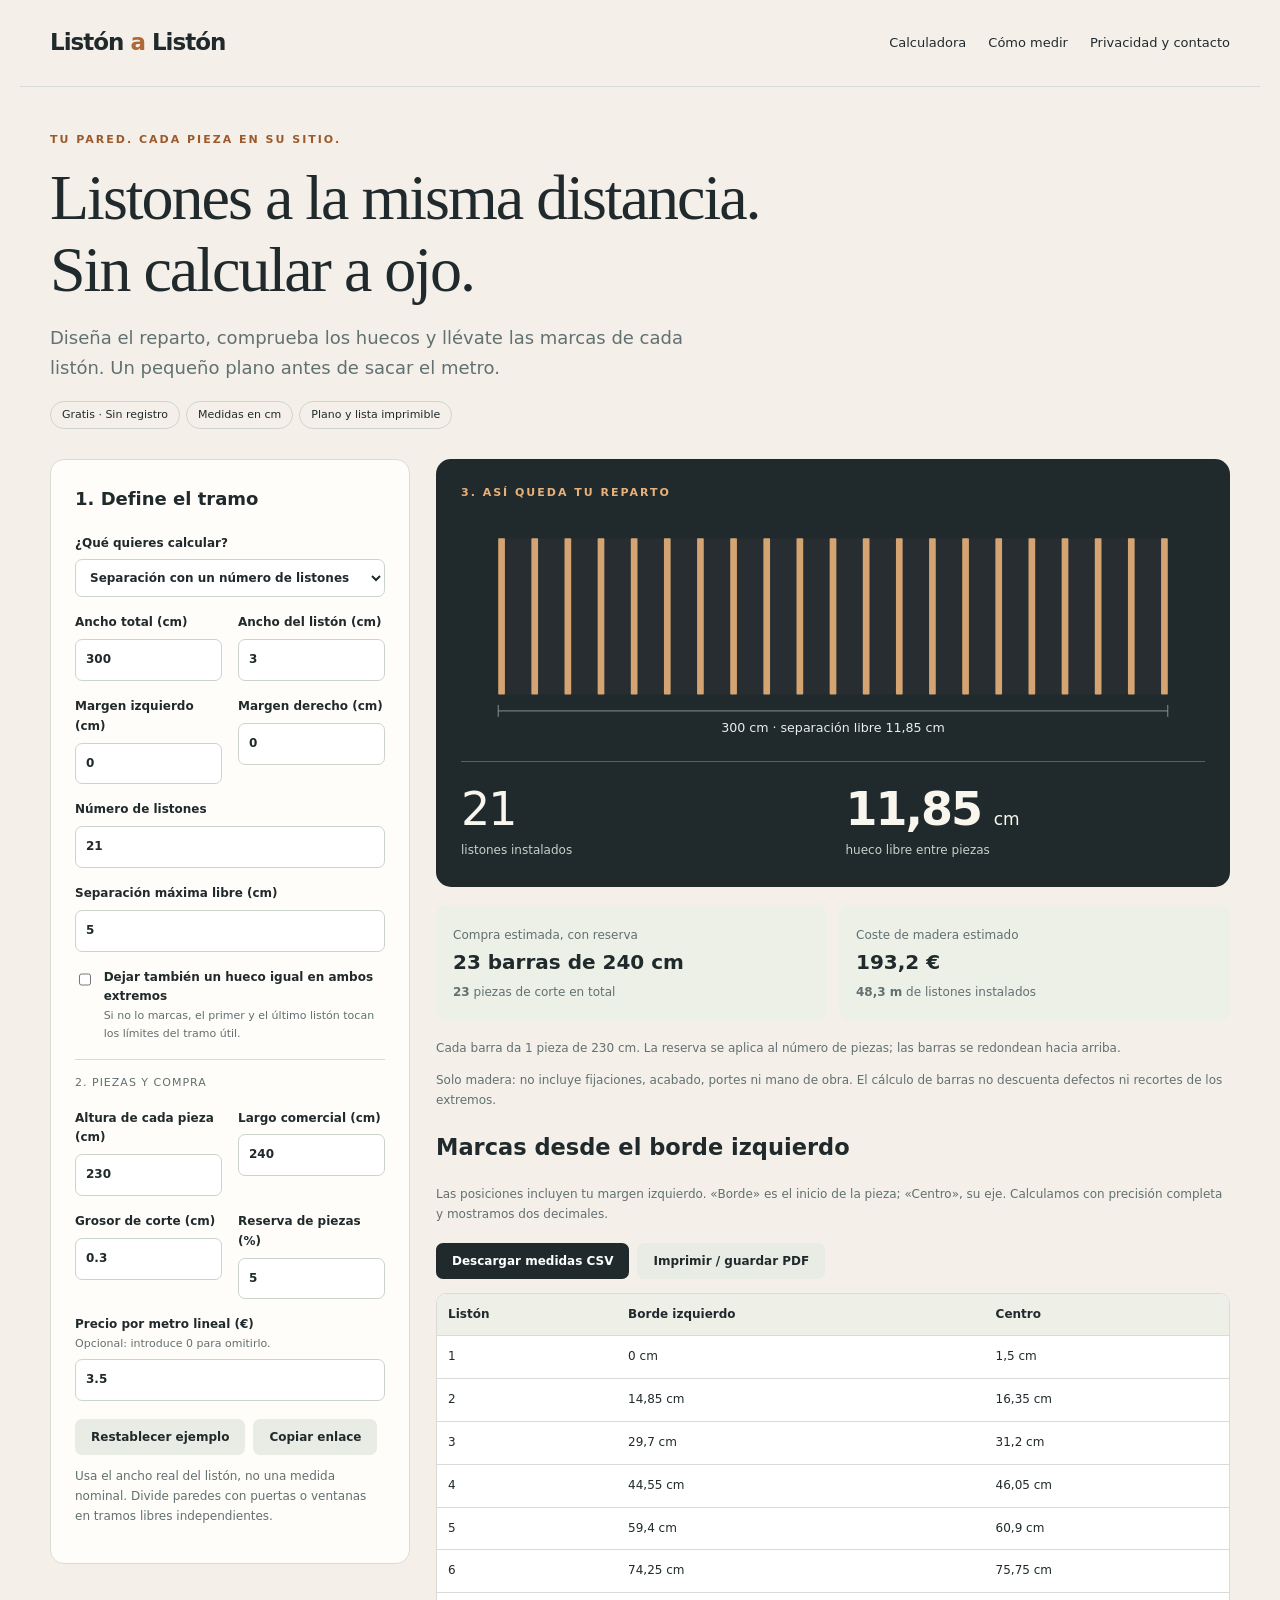
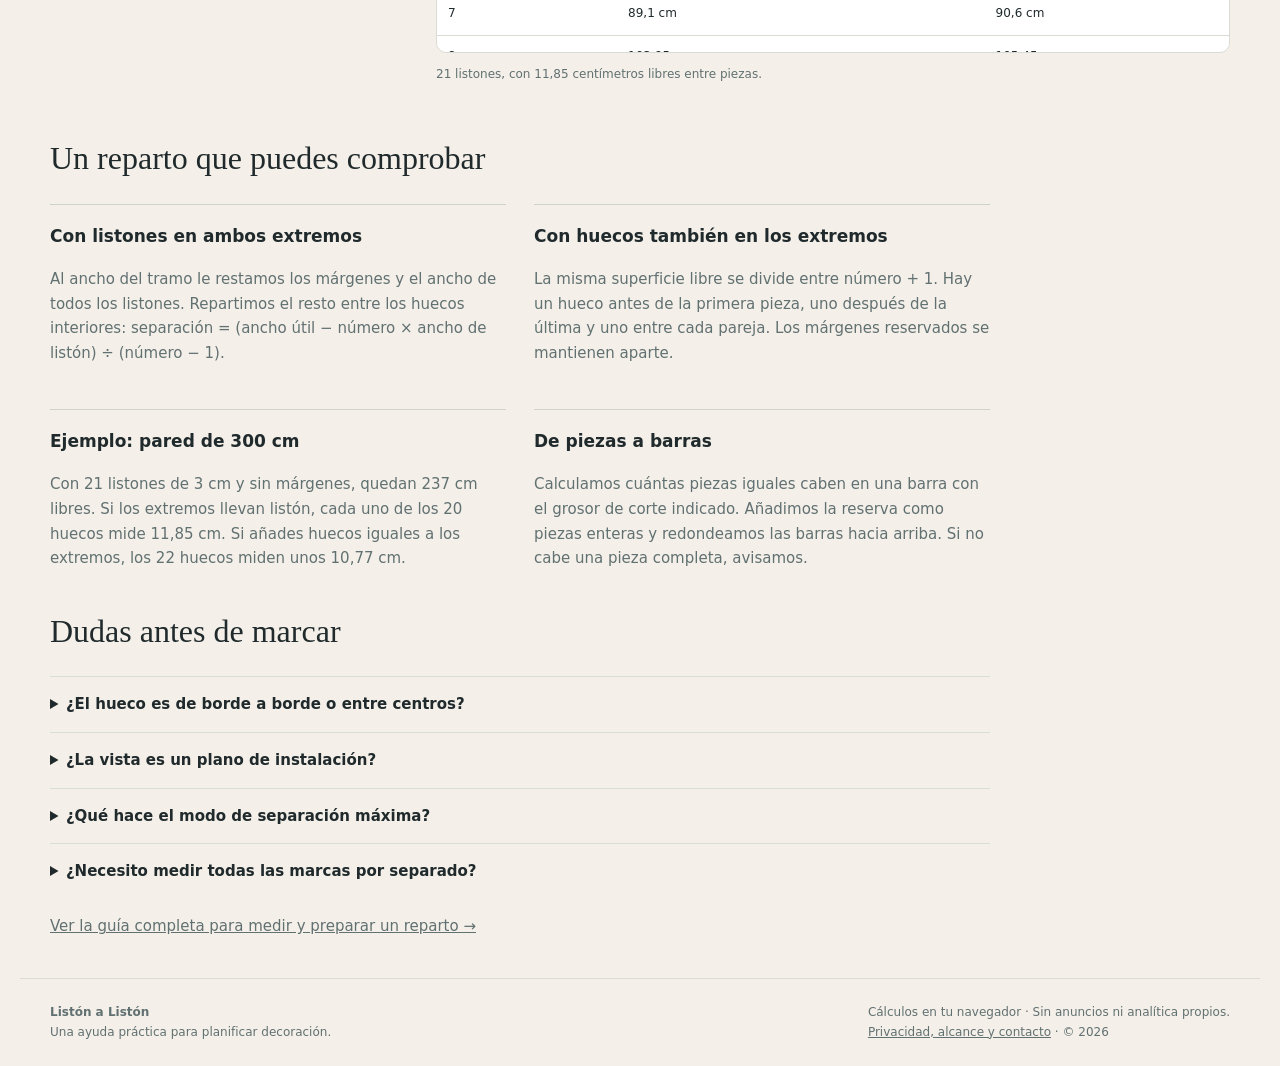
==== index.html @ 1014a59d "Publicar calculadora visual completa de listones" ====
<!doctype html><html lang="es"><head><meta charset="utf-8"><meta name="viewport" content="width=device-width,initial-scale=1"><title>Calculadora de separación de listones de pared | Listón a Listón</title><meta name="description" content="Reparte listones decorativos a distancias iguales. Calcula separación, posiciones de marcado, piezas y barras. Plano visual y lista CSV gratis, sin registro."><link rel="canonical" href="https://ilga25.github.io/liston-a-liston/"><meta name="theme-color" content="#202a2c"><link rel="icon" href="favicon.svg" type="image/svg+xml"><link rel="stylesheet" href="style.css"><script src="calc.js" defer></script><script src="app.js" defer></script><script type="application/ld+json">{"@context":"https://schema.org","@type":"WebApplication","name":"Listón a Listón","applicationCategory":"UtilitiesApplication","operatingSystem":"Any","isAccessibleForFree":true,"inLanguage":"es","url":"https://ilga25.github.io/liston-a-liston/"}</script></head><body>
<header><a href="./" class="logo">Listón <b>a</b> Listón</a><nav class="nav" aria-label="Principal"><a href="#calculadora">Calculadora</a><a href="como-repartir-listones.html">Cómo medir</a><a href="privacidad.html">Privacidad y contacto</a></nav></header><main><section class="intro"><div class="kicker">Tu pared. Cada pieza en su sitio.</div><h1>Listones a la misma distancia.<br>Sin calcular a ojo.</h1><p>Diseña el reparto, comprueba los huecos y llévate las marcas de cada listón. Un pequeño plano antes de sacar el metro.</p><span class="tag">Gratis · Sin registro</span><span class="tag">Medidas en cm</span><span class="tag">Plano y lista imprimible</span></section>
<section class="workspace" id="calculadora" aria-label="Calculadora de separación de listones"><div class="card"><h2>1. Define el tramo</h2><form><div class="fields">
<label class="full">¿Qué quieres calcular?<select name="mode"><option value="0">Separación con un número de listones</option><option value="1">Listones para un hueco máximo</option></select></label>
<label>Ancho total (cm)<input name="width" type="number" min="0.1" step="any" value="300" required></label><label>Ancho del listón (cm)<input name="slat" type="number" min="0.1" step="any" value="3" required></label>
<label>Margen izquierdo (cm)<input name="left" type="number" min="0" step="any" value="0" required></label><label>Margen derecho (cm)<input name="right" type="number" min="0" step="any" value="0" required></label>
<label id="number-field" class="full">Número de listones<input name="count" type="number" min="2" max="300" step="1" value="21" required></label>
<label id="gap-field" class="full" hidden>Separación máxima libre (cm)<input name="target" type="number" min="0.1" step="any" value="5" required></label>
<label class="full check"><input name="edges" type="checkbox"><span>Dejar también un hueco igual en ambos extremos<small>Si no lo marcas, el primer y el último listón tocan los límites del tramo útil.</small></span></label>
<div class="divider">2. Piezas y compra</div>
<label>Altura de cada pieza (cm)<input name="height" type="number" min="0.1" step="any" value="230" required></label><label>Largo comercial (cm)<input name="stock" type="number" min="0.1" step="any" value="240" required></label>
<label>Grosor de corte (cm)<input name="kerf" type="number" min="0" step="any" value="0.3" required></label><label>Reserva de piezas (%)<input name="waste" type="number" min="0" step="any" value="5" required></label>
<label class="full">Precio por metro lineal (€)<small>Opcional: introduce 0 para omitirlo.</small><input name="price" type="number" min="0" step="any" value="3.5" required></label>
</div><div class="actions"><button type="button" id="reset" class="secondary">Restablecer ejemplo</button><button type="button" id="share" class="secondary">Copiar enlace</button></div></form><p class="note">Usa el ancho real del listón, no una medida nominal. Divide paredes con puertas o ventanas en tramos libres independientes.</p></div>
<div><div id="error" class="error" role="alert" hidden></div><div id="result"><section class="visual"><div class="kicker">3. Así queda tu reparto</div><svg id="plan" viewBox="0 0 1000 310" role="img" aria-label="Reparto horizontal de los listones en la pared"></svg><div class="metrics"><div class="metric"><strong id="count-result">—</strong><span>listones instalados</span></div><div class="metric"><strong><b id="gap">—</b> <small>cm</small></strong><span>hueco libre entre piezas</span></div></div></section>
<div class="purchase"><div><span>Compra estimada, con reserva</span><strong id="bars">—</strong><span><b id="pieces">—</b> piezas de corte en total</span></div><div><span>Coste de madera estimado</span><strong id="cost">—</strong><span><b id="linear">—</b> de listones instalados</span></div></div><p class="note" id="cut-summary"></p><p class="note">Solo madera: no incluye fijaciones, acabado, portes ni mano de obra. El cálculo de barras no descuenta defectos ni recortes de los extremos.</p></div>
<h2>Marcas desde el borde izquierdo</h2><p class="note">Las posiciones incluyen tu margen izquierdo. «Borde» es el inicio de la pieza; «Centro», su eje. Calculamos con precisión completa y mostramos dos decimales.</p><div class="actions"><button type="button" id="csv">Descargar medidas CSV</button><button type="button" id="print" class="secondary">Imprimir / guardar PDF</button></div><div class="table-wrap"><table><thead><tr><th>Listón</th><th>Borde izquierdo</th><th>Centro</th></tr></thead><tbody></tbody></table></div><p id="status" role="status" class="note"></p></div></section>
<section class="guide"><h2>Un reparto que puedes comprobar</h2><div class="guide-grid"><article><h3>Con listones en ambos extremos</h3><p>Al ancho del tramo le restamos los márgenes y el ancho de todos los listones. Repartimos el resto entre los huecos interiores: separación = (ancho útil − número × ancho de listón) ÷ (número − 1).</p></article><article><h3>Con huecos también en los extremos</h3><p>La misma superficie libre se divide entre número + 1. Hay un hueco antes de la primera pieza, uno después de la última y uno entre cada pareja. Los márgenes reservados se mantienen aparte.</p></article><article><h3>Ejemplo: pared de 300 cm</h3><p>Con 21 listones de 3 cm y sin márgenes, quedan 237 cm libres. Si los extremos llevan listón, cada uno de los 20 huecos mide 11,85 cm. Si añades huecos iguales a los extremos, los 22 huecos miden unos 10,77 cm.</p></article><article><h3>De piezas a barras</h3><p>Calculamos cuántas piezas iguales caben en una barra con el grosor de corte indicado. Añadimos la reserva como piezas enteras y redondeamos las barras hacia arriba. Si no cabe una pieza completa, avisamos.</p></article></div>
<h2>Dudas antes de marcar</h2><details><summary>¿El hueco es de borde a borde o entre centros?</summary><p>El resultado grande es el hueco libre entre bordes de listones. La distancia entre sus centros es ese hueco más el ancho del listón. La tabla te muestra ambas posiciones de marcado desde el origen.</p></details><details><summary>¿La vista es un plano de instalación?</summary><p>La vista representa el reparto horizontal. No comprueba fijaciones, resistencia, instalaciones ocultas ni requisitos de una barandilla. Esta herramienta está pensada para revestimientos decorativos, no para elementos de protección.</p></details><details><summary>¿Qué hace el modo de separación máxima?</summary><p>Busca el menor número de listones, entre 2 y 300, que deje huecos iguales no mayores que tu objetivo. El hueco final puede ser menor. No aplica requisitos de normativa.</p></details><details><summary>¿Necesito medir todas las marcas por separado?</summary><p>La lista ofrece marcas acumuladas desde el mismo origen para que puedas comprobarlas antes de instalar. No sumes repetidamente una separación redondeada: podrías acumular un error.</p></details><p><a href="como-repartir-listones.html">Ver la guía completa para medir y preparar un reparto →</a></p></section></main><footer><span><strong>Listón a Listón</strong><br>Una ayuda práctica para planificar decoración.</span><span>Cálculos en tu navegador · Sin anuncios ni analítica propios.<br><a href="privacidad.html">Privacidad, alcance y contacto</a> · © 2026</span></footer></body></html>
---- style.css ----
:root{--paper:#f4f0e9;--ink:#202a2c;--muted:#617071;--line:#d9dcd5;--orange:#e7b179}*{box-sizing:border-box}body{margin:0;background:var(--paper);color:var(--ink);font:15px/1.65 system-ui,sans-serif}a{color:inherit}header,main,footer{max-width:1240px;margin:auto;padding:24px 30px}header{display:flex;justify-content:space-between;align-items:center;border-bottom:1px solid var(--line)}.logo{font-size:23px;font-weight:800;text-decoration:none;letter-spacing:-1px}.logo b{color:#af6733}.nav{display:flex;gap:22px;font-size:13px}.nav a{text-decoration:none}.intro{padding:20px 0 30px;max-width:820px}.kicker{font-size:11px;letter-spacing:2px;text-transform:uppercase;font-weight:750;color:#9c5a2c}h1{font-family:Georgia,serif;font-size:clamp(38px,5vw,64px);font-weight:400;letter-spacing:-2px;line-height:1.12;margin:13px 0 18px}.intro p{font-size:18px;color:var(--muted);max-width:680px}.tag{display:inline-block;border:1px solid #cfd5cc;border-radius:30px;font-size:11px;padding:4px 11px;margin-right:6px}.workspace{display:grid;grid-template-columns:360px 1fr;gap:26px;align-items:start}.card{background:#fffdf9;border:1px solid var(--line);border-radius:14px;padding:24px}.card h2{font-size:18px;margin:0 0 20px}.fields{display:grid;grid-template-columns:1fr 1fr;gap:16px}.full{grid-column:1/-1}label{font-size:12px;font-weight:650;display:block}label small{font-weight:400;color:var(--muted);display:block;font-size:11px}input,select{display:block;width:100%;border:1px solid #cbd3cb;border-radius:7px;padding:10px;margin-top:6px;background:white;color:var(--ink);font:inherit;min-width:0}input:focus,select:focus{outline:2px solid #aa703e;outline-offset:1px}.check{display:flex;align-items:flex-start;gap:10px}.check input{width:17px;height:17px;margin-top:3px}.divider{grid-column:1/-1;border-top:1px solid var(--line);padding-top:14px;font-size:11px;text-transform:uppercase;letter-spacing:1px;color:var(--muted)}button{border:0;background:var(--ink);color:white;padding:11px 16px;border-radius:7px;cursor:pointer;font:600 12px system-ui}button.secondary{background:#e9ece4;color:var(--ink)}button:disabled{opacity:.4;cursor:default}.actions{display:flex;flex-wrap:wrap;gap:8px;margin-top:18px}.visual{background:var(--ink);border-radius:15px;padding:25px;color:#f9f6ee}.visual .kicker{color:var(--orange)}svg#plan{width:100%;height:auto;display:block;margin:14px 0}.metrics{display:grid;grid-template-columns:1fr 1fr;border-top:1px solid #566262;padding-top:20px;gap:25px}.metric strong{display:block;font-size:46px;line-height:1.2;font-weight:500;letter-spacing:-2px}.metric span{font-size:12px;color:#c6d2cc}.metric small{font-size:17px;letter-spacing:0}.purchase{display:grid;grid-template-columns:1fr 1fr;gap:12px;margin:18px 0}.purchase div{background:#edf0e7;padding:17px;border-radius:10px}.purchase strong{display:block;font-size:20px}.purchase span{font-size:12px;color:var(--muted)}.note{font-size:12px;color:var(--muted)}.error{background:#ffe8db;color:#763c23;padding:18px;border-radius:8px}.table-wrap{max-height:360px;overflow:auto;border:1px solid var(--line);border-radius:10px;margin-top:14px;background:white}table{border-collapse:collapse;width:100%;font-size:12px}th,td{text-align:left;padding:11px;border-bottom:1px solid var(--line)}th{position:sticky;top:0;background:#eef0e8;font-weight:650}.guide{margin-top:44px;max-width:940px}.guide h2{font:32px Georgia,serif}.guide h3{font-size:17px}.guide p{color:var(--muted)}.guide-grid{display:grid;grid-template-columns:1fr 1fr;gap:28px}.guide-grid article{border-top:1px solid #ccd3c8}details{border-top:1px solid var(--line);padding:15px 0}summary{cursor:pointer;font-weight:650}footer{border-top:1px solid var(--line);font-size:12px;color:var(--muted);display:flex;justify-content:space-between;gap:30px}.text-page{max-width:850px}.text-page h1{font-size:44px}@media(max-width:800px){header{flex-direction:column;align-items:start;gap:15px}header,main,footer{padding:22px 18px}.workspace{grid-template-columns:1fr}.fields{grid-template-columns:1fr 1fr}.guide-grid{grid-template-columns:1fr;gap:12px}.purchase{grid-template-columns:1fr}.visual{padding:20px}.metric strong{font-size:37px}footer{flex-direction:column}.nav{gap:17px}}@media print{header,.actions,footer,.guide,.intro .tag{display:none}body{background:white}.workspace{display:block}.fields{grid-template-columns:repeat(4,1fr);gap:6px}.card{padding:10px}.visual{background:#eee;color:black;break-inside:avoid}.visual text{fill:black}.visual .kicker,.metric span{color:black}.table-wrap{overflow:visible;max-height:none}h1{font-size:28px}.purchase div{background:white}.metric strong{font-size:30px}}
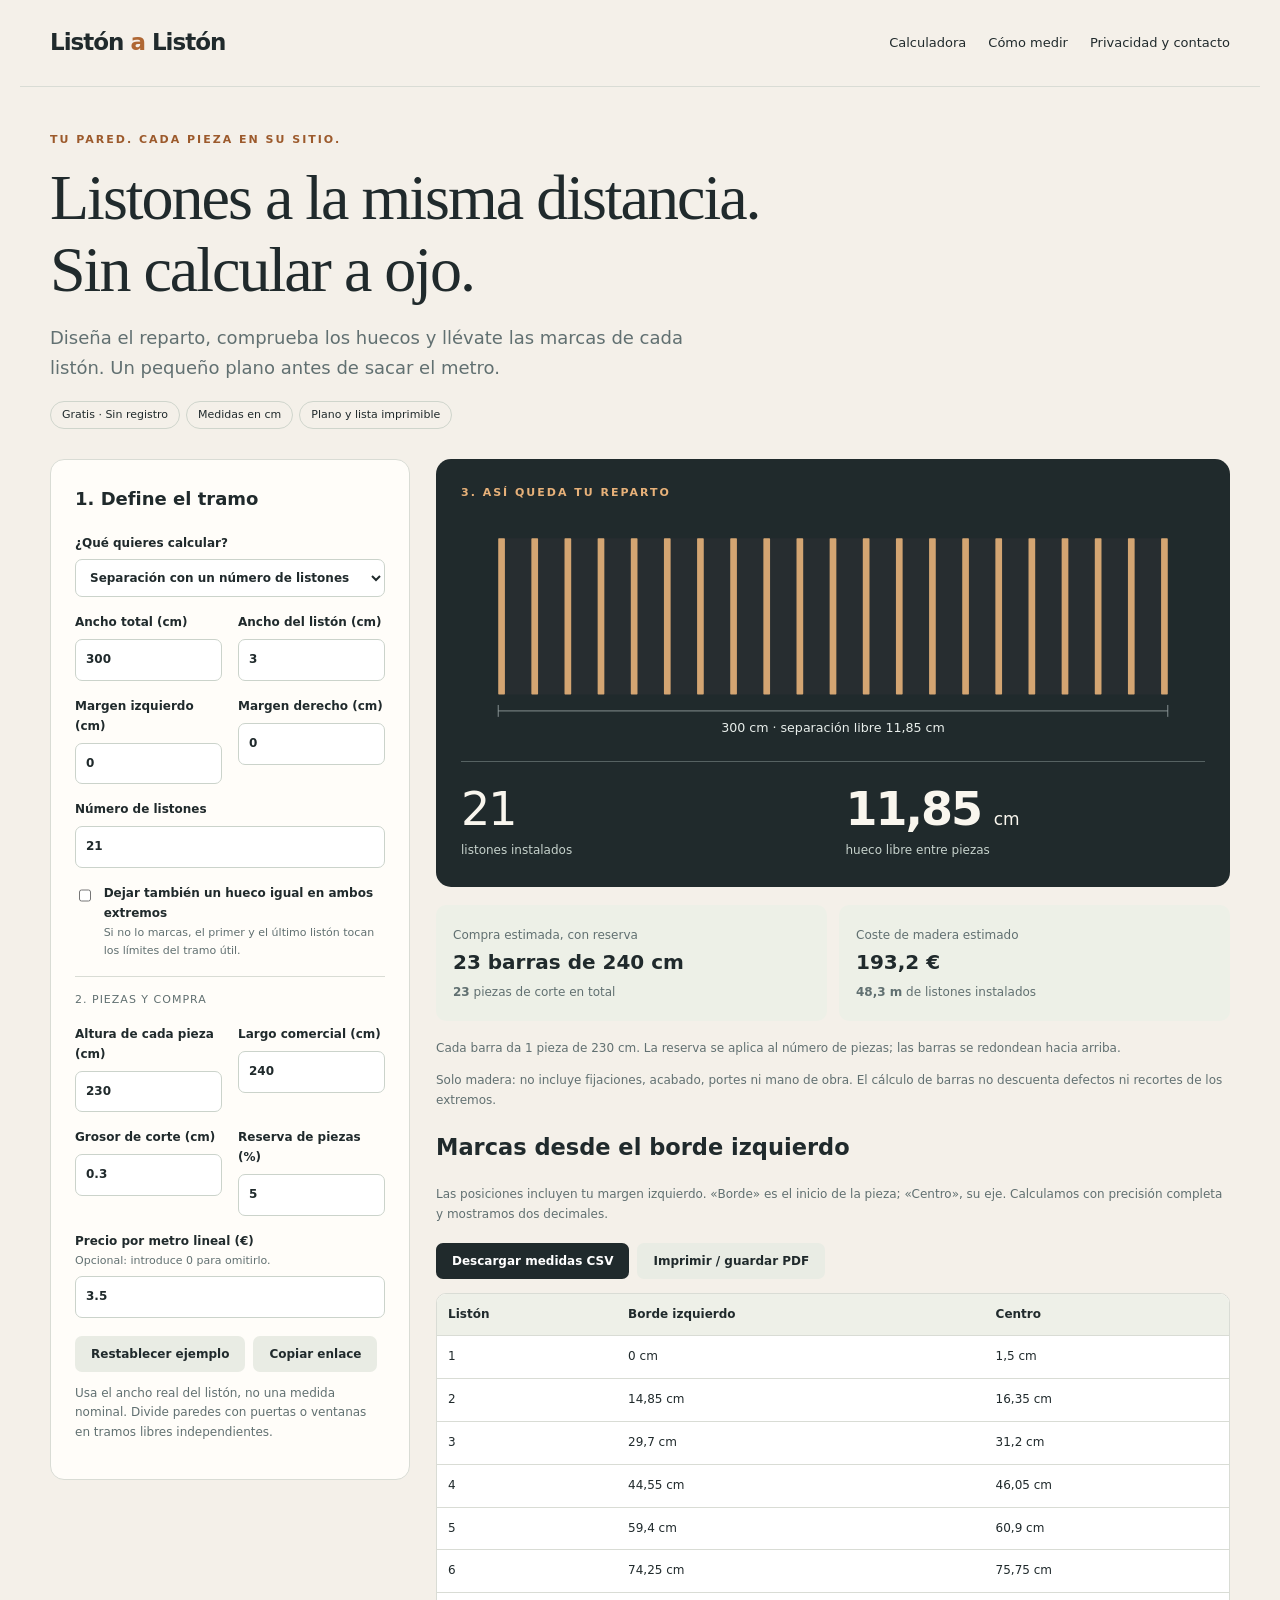
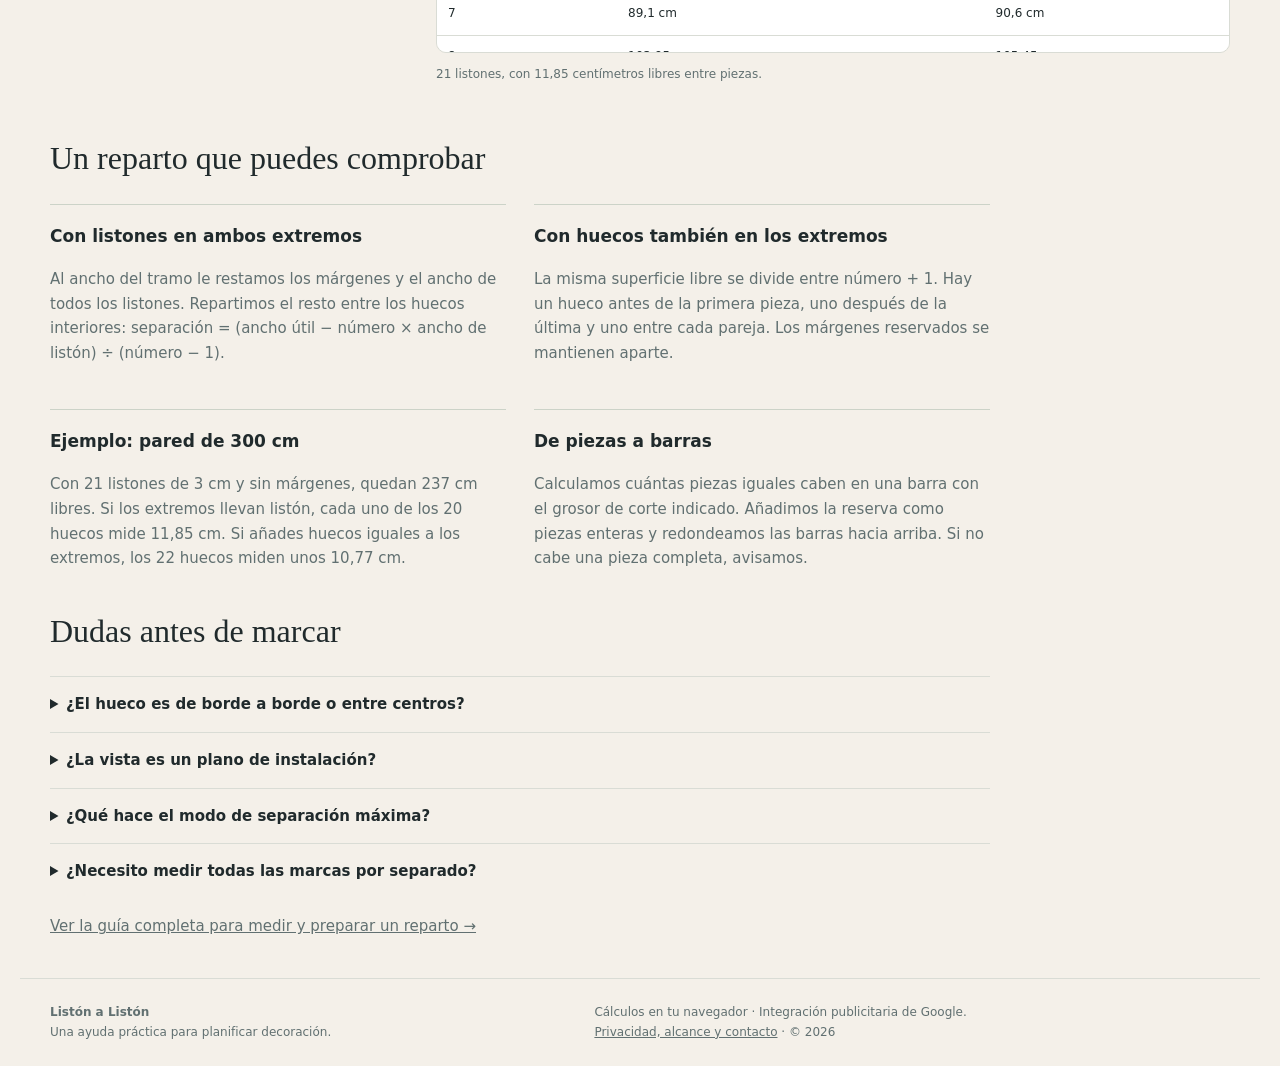
==== commit 9665a87e: "Integrar AdSense y opciones de privacidad" ====
--- a/index.html
+++ b/index.html
@@ -1,19 +1,21 @@
-<!doctype html><html lang="es"><head><meta charset="utf-8"><meta name="viewport" content="width=device-width,initial-scale=1"><title>Calculadora de separación de listones de pared | Listón a Listón</title><meta name="description" content="Reparte listones decorativos a distancias iguales. Calcula separación, posiciones de marcado, piezas y barras. Plano visual y lista CSV gratis, sin registro."><link rel="canonical" href="https://ilga25.github.io/liston-a-liston/"><meta name="theme-color" content="#202a2c"><link rel="icon" href="favicon.svg" type="image/svg+xml"><link rel="stylesheet" href="style.css"><script src="calc.js" defer></script><script src="app.js" defer></script><script type="application/ld+json">{"@context":"https://schema.org","@type":"WebApplication","name":"Listón a Listón","applicationCategory":"UtilitiesApplication","operatingSystem":"Any","isAccessibleForFree":true,"inLanguage":"es","url":"https://ilga25.github.io/liston-a-liston/"}</script></head><body>
-<header><a href="./" class="logo">Listón <b>a</b> Listón</a><nav class="nav" aria-label="Principal"><a href="#calculadora">Calculadora</a><a href="como-repartir-listones.html">Cómo medir</a><a href="privacidad.html">Privacidad y contacto</a></nav></header><main><section class="intro"><div class="kicker">Tu pared. Cada pieza en su sitio.</div><h1>Listones a la misma distancia.<br>Sin calcular a ojo.</h1><p>Diseña el reparto, comprueba los huecos y llévate las marcas de cada listón. Un pequeño plano antes de sacar el metro.</p><span class="tag">Gratis · Sin registro</span><span class="tag">Medidas en cm</span><span class="tag">Plano y lista imprimible</span></section>
-<section class="workspace" id="calculadora" aria-label="Calculadora de separación de listones"><div class="card"><h2>1. Define el tramo</h2><form><div class="fields">
-<label class="full">¿Qué quieres calcular?<select name="mode"><option value="0">Separación con un número de listones</option><option value="1">Listones para un hueco máximo</option></select></label>
-<label>Ancho total (cm)<input name="width" type="number" min="0.1" step="any" value="300" required></label><label>Ancho del listón (cm)<input name="slat" type="number" min="0.1" step="any" value="3" required></label>
-<label>Margen izquierdo (cm)<input name="left" type="number" min="0" step="any" value="0" required></label><label>Margen derecho (cm)<input name="right" type="number" min="0" step="any" value="0" required></label>
-<label id="number-field" class="full">Número de listones<input name="count" type="number" min="2" max="300" step="1" value="21" required></label>
-<label id="gap-field" class="full" hidden>Separación máxima libre (cm)<input name="target" type="number" min="0.1" step="any" value="5" required></label>
-<label class="full check"><input name="edges" type="checkbox"><span>Dejar también un hueco igual en ambos extremos<small>Si no lo marcas, el primer y el último listón tocan los límites del tramo útil.</small></span></label>
-<div class="divider">2. Piezas y compra</div>
-<label>Altura de cada pieza (cm)<input name="height" type="number" min="0.1" step="any" value="230" required></label><label>Largo comercial (cm)<input name="stock" type="number" min="0.1" step="any" value="240" required></label>
-<label>Grosor de corte (cm)<input name="kerf" type="number" min="0" step="any" value="0.3" required></label><label>Reserva de piezas (%)<input name="waste" type="number" min="0" step="any" value="5" required></label>
-<label class="full">Precio por metro lineal (€)<small>Opcional: introduce 0 para omitirlo.</small><input name="price" type="number" min="0" step="any" value="3.5" required></label>
-</div><div class="actions"><button type="button" id="reset" class="secondary">Restablecer ejemplo</button><button type="button" id="share" class="secondary">Copiar enlace</button></div></form><p class="note">Usa el ancho real del listón, no una medida nominal. Divide paredes con puertas o ventanas en tramos libres independientes.</p></div>
-<div><div id="error" class="error" role="alert" hidden></div><div id="result"><section class="visual"><div class="kicker">3. Así queda tu reparto</div><svg id="plan" viewBox="0 0 1000 310" role="img" aria-label="Reparto horizontal de los listones en la pared"></svg><div class="metrics"><div class="metric"><strong id="count-result">—</strong><span>listones instalados</span></div><div class="metric"><strong><b id="gap">—</b> <small>cm</small></strong><span>hueco libre entre piezas</span></div></div></section>
-<div class="purchase"><div><span>Compra estimada, con reserva</span><strong id="bars">—</strong><span><b id="pieces">—</b> piezas de corte en total</span></div><div><span>Coste de madera estimado</span><strong id="cost">—</strong><span><b id="linear">—</b> de listones instalados</span></div></div><p class="note" id="cut-summary"></p><p class="note">Solo madera: no incluye fijaciones, acabado, portes ni mano de obra. El cálculo de barras no descuenta defectos ni recortes de los extremos.</p></div>
-<h2>Marcas desde el borde izquierdo</h2><p class="note">Las posiciones incluyen tu margen izquierdo. «Borde» es el inicio de la pieza; «Centro», su eje. Calculamos con precisión completa y mostramos dos decimales.</p><div class="actions"><button type="button" id="csv">Descargar medidas CSV</button><button type="button" id="print" class="secondary">Imprimir / guardar PDF</button></div><div class="table-wrap"><table><thead><tr><th>Listón</th><th>Borde izquierdo</th><th>Centro</th></tr></thead><tbody></tbody></table></div><p id="status" role="status" class="note"></p></div></section>
-<section class="guide"><h2>Un reparto que puedes comprobar</h2><div class="guide-grid"><article><h3>Con listones en ambos extremos</h3><p>Al ancho del tramo le restamos los márgenes y el ancho de todos los listones. Repartimos el resto entre los huecos interiores: separación = (ancho útil − número × ancho de listón) ÷ (número − 1).</p></article><article><h3>Con huecos también en los extremos</h3><p>La misma superficie libre se divide entre número + 1. Hay un hueco antes de la primera pieza, uno después de la última y uno entre cada pareja. Los márgenes reservados se mantienen aparte.</p></article><article><h3>Ejemplo: pared de 300 cm</h3><p>Con 21 listones de 3 cm y sin márgenes, quedan 237 cm libres. Si los extremos llevan listón, cada uno de los 20 huecos mide 11,85 cm. Si añades huecos iguales a los extremos, los 22 huecos miden unos 10,77 cm.</p></article><article><h3>De piezas a barras</h3><p>Calculamos cuántas piezas iguales caben en una barra con el grosor de corte indicado. Añadimos la reserva como piezas enteras y redondeamos las barras hacia arriba. Si no cabe una pieza completa, avisamos.</p></article></div>
-<h2>Dudas antes de marcar</h2><details><summary>¿El hueco es de borde a borde o entre centros?</summary><p>El resultado grande es el hueco libre entre bordes de listones. La distancia entre sus centros es ese hueco más el ancho del listón. La tabla te muestra ambas posiciones de marcado desde el origen.</p></details><details><summary>¿La vista es un plano de instalación?</summary><p>La vista representa el reparto horizontal. No comprueba fijaciones, resistencia, instalaciones ocultas ni requisitos de una barandilla. Esta herramienta está pensada para revestimientos decorativos, no para elementos de protección.</p></details><details><summary>¿Qué hace el modo de separación máxima?</summary><p>Busca el menor número de listones, entre 2 y 300, que deje huecos iguales no mayores que tu objetivo. El hueco final puede ser menor. No aplica requisitos de normativa.</p></details><details><summary>¿Necesito medir todas las marcas por separado?</summary><p>La lista ofrece marcas acumuladas desde el mismo origen para que puedas comprobarlas antes de instalar. No sumes repetidamente una separación redondeada: podrías acumular un error.</p></details><p><a href="como-repartir-listones.html">Ver la guía completa para medir y preparar un reparto →</a></p></section></main><footer><span><strong>Listón a Listón</strong><br>Una ayuda práctica para planificar decoración.</span><span>Cálculos en tu navegador · Sin anuncios ni analítica propios.<br><a href="privacidad.html">Privacidad, alcance y contacto</a> · © 2026</span></footer></body></html>
+<!doctype html><html lang="es"><head><meta charset="utf-8"><meta name="viewport" content="width=device-width,initial-scale=1"><title>Calculadora de separación de listones de pared | Listón a Listón</title><meta name="description" content="Reparte listones decorativos a distancias iguales. Calcula separación, posiciones de marcado, piezas y barras. Plano visual y lista CSV gratis, sin registro."><link rel="canonical" href="https://ilga25.github.io/liston-a-liston/"><meta name="theme-color" content="#202a2c"><link rel="icon" href="favicon.svg" type="image/svg+xml"><link rel="stylesheet" href="style.css"><script src="calc.js" defer></script><script src="app.js" defer></script><script type="application/ld+json">{"@context":"https://schema.org","@type":"WebApplication","name":"Listón a Listón","applicationCategory":"UtilitiesApplication","operatingSystem":"Any","isAccessibleForFree":true,"inLanguage":"es","url":"https://ilga25.github.io/liston-a-liston/"}</script><!-- Google AdSense; el consentimiento se gestiona con el mensaje publicado de Google. -->
+<script async src="https://pagead2.googlesyndication.com/pagead/js/adsbygoogle.js?client=ca-pub-2632653491273997" crossorigin="anonymous"></script>
+<script src="privacy-options.js" defer></script></head><body>
+<header><a href="./" class="logo">Listón <b>a</b> Listón</a><nav class="nav" aria-label="Principal"><a href="#calculadora">Calculadora</a><a href="como-repartir-listones.html">Cómo medir</a><a href="privacidad.html">Privacidad y contacto</a></nav></header><main><section class="intro"><div class="kicker">Tu pared. Cada pieza en su sitio.</div><h1>Listones a la misma distancia.<br>Sin calcular a ojo.</h1><p>Diseña el reparto, comprueba los huecos y llévate las marcas de cada listón. Un pequeño plano antes de sacar el metro.</p><span class="tag">Gratis · Sin registro</span><span class="tag">Medidas en cm</span><span class="tag">Plano y lista imprimible</span></section>
+<section class="workspace" id="calculadora" aria-label="Calculadora de separación de listones"><div class="card"><h2>1. Define el tramo</h2><form><div class="fields">
+<label class="full">¿Qué quieres calcular?<select name="mode"><option value="0">Separación con un número de listones</option><option value="1">Listones para un hueco máximo</option></select></label>
+<label>Ancho total (cm)<input name="width" type="number" min="0.1" step="any" value="300" required></label><label>Ancho del listón (cm)<input name="slat" type="number" min="0.1" step="any" value="3" required></label>
+<label>Margen izquierdo (cm)<input name="left" type="number" min="0" step="any" value="0" required></label><label>Margen derecho (cm)<input name="right" type="number" min="0" step="any" value="0" required></label>
+<label id="number-field" class="full">Número de listones<input name="count" type="number" min="2" max="300" step="1" value="21" required></label>
+<label id="gap-field" class="full" hidden>Separación máxima libre (cm)<input name="target" type="number" min="0.1" step="any" value="5" required></label>
+<label class="full check"><input name="edges" type="checkbox"><span>Dejar también un hueco igual en ambos extremos<small>Si no lo marcas, el primer y el último listón tocan los límites del tramo útil.</small></span></label>
+<div class="divider">2. Piezas y compra</div>
+<label>Altura de cada pieza (cm)<input name="height" type="number" min="0.1" step="any" value="230" required></label><label>Largo comercial (cm)<input name="stock" type="number" min="0.1" step="any" value="240" required></label>
+<label>Grosor de corte (cm)<input name="kerf" type="number" min="0" step="any" value="0.3" required></label><label>Reserva de piezas (%)<input name="waste" type="number" min="0" step="any" value="5" required></label>
+<label class="full">Precio por metro lineal (€)<small>Opcional: introduce 0 para omitirlo.</small><input name="price" type="number" min="0" step="any" value="3.5" required></label>
+</div><div class="actions"><button type="button" id="reset" class="secondary">Restablecer ejemplo</button><button type="button" id="share" class="secondary">Copiar enlace</button></div></form><p class="note">Usa el ancho real del listón, no una medida nominal. Divide paredes con puertas o ventanas en tramos libres independientes.</p></div>
+<div><div id="error" class="error" role="alert" hidden></div><div id="result"><section class="visual"><div class="kicker">3. Así queda tu reparto</div><svg id="plan" viewBox="0 0 1000 310" role="img" aria-label="Reparto horizontal de los listones en la pared"></svg><div class="metrics"><div class="metric"><strong id="count-result">—</strong><span>listones instalados</span></div><div class="metric"><strong><b id="gap">—</b> <small>cm</small></strong><span>hueco libre entre piezas</span></div></div></section>
+<div class="purchase"><div><span>Compra estimada, con reserva</span><strong id="bars">—</strong><span><b id="pieces">—</b> piezas de corte en total</span></div><div><span>Coste de madera estimado</span><strong id="cost">—</strong><span><b id="linear">—</b> de listones instalados</span></div></div><p class="note" id="cut-summary"></p><p class="note">Solo madera: no incluye fijaciones, acabado, portes ni mano de obra. El cálculo de barras no descuenta defectos ni recortes de los extremos.</p></div>
+<h2>Marcas desde el borde izquierdo</h2><p class="note">Las posiciones incluyen tu margen izquierdo. «Borde» es el inicio de la pieza; «Centro», su eje. Calculamos con precisión completa y mostramos dos decimales.</p><div class="actions"><button type="button" id="csv">Descargar medidas CSV</button><button type="button" id="print" class="secondary">Imprimir / guardar PDF</button></div><div class="table-wrap"><table><thead><tr><th>Listón</th><th>Borde izquierdo</th><th>Centro</th></tr></thead><tbody></tbody></table></div><p id="status" role="status" class="note"></p></div></section>
+<section class="guide"><h2>Un reparto que puedes comprobar</h2><div class="guide-grid"><article><h3>Con listones en ambos extremos</h3><p>Al ancho del tramo le restamos los márgenes y el ancho de todos los listones. Repartimos el resto entre los huecos interiores: separación = (ancho útil − número × ancho de listón) ÷ (número − 1).</p></article><article><h3>Con huecos también en los extremos</h3><p>La misma superficie libre se divide entre número + 1. Hay un hueco antes de la primera pieza, uno después de la última y uno entre cada pareja. Los márgenes reservados se mantienen aparte.</p></article><article><h3>Ejemplo: pared de 300 cm</h3><p>Con 21 listones de 3 cm y sin márgenes, quedan 237 cm libres. Si los extremos llevan listón, cada uno de los 20 huecos mide 11,85 cm. Si añades huecos iguales a los extremos, los 22 huecos miden unos 10,77 cm.</p></article><article><h3>De piezas a barras</h3><p>Calculamos cuántas piezas iguales caben en una barra con el grosor de corte indicado. Añadimos la reserva como piezas enteras y redondeamos las barras hacia arriba. Si no cabe una pieza completa, avisamos.</p></article></div>
+<h2>Dudas antes de marcar</h2><details><summary>¿El hueco es de borde a borde o entre centros?</summary><p>El resultado grande es el hueco libre entre bordes de listones. La distancia entre sus centros es ese hueco más el ancho del listón. La tabla te muestra ambas posiciones de marcado desde el origen.</p></details><details><summary>¿La vista es un plano de instalación?</summary><p>La vista representa el reparto horizontal. No comprueba fijaciones, resistencia, instalaciones ocultas ni requisitos de una barandilla. Esta herramienta está pensada para revestimientos decorativos, no para elementos de protección.</p></details><details><summary>¿Qué hace el modo de separación máxima?</summary><p>Busca el menor número de listones, entre 2 y 300, que deje huecos iguales no mayores que tu objetivo. El hueco final puede ser menor. No aplica requisitos de normativa.</p></details><details><summary>¿Necesito medir todas las marcas por separado?</summary><p>La lista ofrece marcas acumuladas desde el mismo origen para que puedas comprobarlas antes de instalar. No sumes repetidamente una separación redondeada: podrías acumular un error.</p></details><p><a href="como-repartir-listones.html">Ver la guía completa para medir y preparar un reparto →</a></p></section></main><footer><span><strong>Listón a Listón</strong><br>Una ayuda práctica para planificar decoración.</span><span>Cálculos en tu navegador · Integración publicitaria de Google.<br><a href="privacidad.html">Privacidad, alcance y contacto</a> · © 2026</span><div><button type="button" id="privacy-options" hidden style="font:inherit;color:inherit;background:transparent;border:1px solid currentColor;padding:5px 9px;border-radius:6px;cursor:pointer">Opciones de privacidad</button></div></footer></body></html>
--- a/style.css
+++ b/style.css
@@ -1 +1,2 @@
 :root{--paper:#f4f0e9;--ink:#202a2c;--muted:#617071;--line:#d9dcd5;--orange:#e7b179}*{box-sizing:border-box}body{margin:0;background:var(--paper);color:var(--ink);font:15px/1.65 system-ui,sans-serif}a{color:inherit}header,main,footer{max-width:1240px;margin:auto;padding:24px 30px}header{display:flex;justify-content:space-between;align-items:center;border-bottom:1px solid var(--line)}.logo{font-size:23px;font-weight:800;text-decoration:none;letter-spacing:-1px}.logo b{color:#af6733}.nav{display:flex;gap:22px;font-size:13px}.nav a{text-decoration:none}.intro{padding:20px 0 30px;max-width:820px}.kicker{font-size:11px;letter-spacing:2px;text-transform:uppercase;font-weight:750;color:#9c5a2c}h1{font-family:Georgia,serif;font-size:clamp(38px,5vw,64px);font-weight:400;letter-spacing:-2px;line-height:1.12;margin:13px 0 18px}.intro p{font-size:18px;color:var(--muted);max-width:680px}.tag{display:inline-block;border:1px solid #cfd5cc;border-radius:30px;font-size:11px;padding:4px 11px;margin-right:6px}.workspace{display:grid;grid-template-columns:360px 1fr;gap:26px;align-items:start}.card{background:#fffdf9;border:1px solid var(--line);border-radius:14px;padding:24px}.card h2{font-size:18px;margin:0 0 20px}.fields{display:grid;grid-template-columns:1fr 1fr;gap:16px}.full{grid-column:1/-1}label{font-size:12px;font-weight:650;display:block}label small{font-weight:400;color:var(--muted);display:block;font-size:11px}input,select{display:block;width:100%;border:1px solid #cbd3cb;border-radius:7px;padding:10px;margin-top:6px;background:white;color:var(--ink);font:inherit;min-width:0}input:focus,select:focus{outline:2px solid #aa703e;outline-offset:1px}.check{display:flex;align-items:flex-start;gap:10px}.check input{width:17px;height:17px;margin-top:3px}.divider{grid-column:1/-1;border-top:1px solid var(--line);padding-top:14px;font-size:11px;text-transform:uppercase;letter-spacing:1px;color:var(--muted)}button{border:0;background:var(--ink);color:white;padding:11px 16px;border-radius:7px;cursor:pointer;font:600 12px system-ui}button.secondary{background:#e9ece4;color:var(--ink)}button:disabled{opacity:.4;cursor:default}.actions{display:flex;flex-wrap:wrap;gap:8px;margin-top:18px}.visual{background:var(--ink);border-radius:15px;padding:25px;color:#f9f6ee}.visual .kicker{color:var(--orange)}svg#plan{width:100%;height:auto;display:block;margin:14px 0}.metrics{display:grid;grid-template-columns:1fr 1fr;border-top:1px solid #566262;padding-top:20px;gap:25px}.metric strong{display:block;font-size:46px;line-height:1.2;font-weight:500;letter-spacing:-2px}.metric span{font-size:12px;color:#c6d2cc}.metric small{font-size:17px;letter-spacing:0}.purchase{display:grid;grid-template-columns:1fr 1fr;gap:12px;margin:18px 0}.purchase div{background:#edf0e7;padding:17px;border-radius:10px}.purchase strong{display:block;font-size:20px}.purchase span{font-size:12px;color:var(--muted)}.note{font-size:12px;color:var(--muted)}.error{background:#ffe8db;color:#763c23;padding:18px;border-radius:8px}.table-wrap{max-height:360px;overflow:auto;border:1px solid var(--line);border-radius:10px;margin-top:14px;background:white}table{border-collapse:collapse;width:100%;font-size:12px}th,td{text-align:left;padding:11px;border-bottom:1px solid var(--line)}th{position:sticky;top:0;background:#eef0e8;font-weight:650}.guide{margin-top:44px;max-width:940px}.guide h2{font:32px Georgia,serif}.guide h3{font-size:17px}.guide p{color:var(--muted)}.guide-grid{display:grid;grid-template-columns:1fr 1fr;gap:28px}.guide-grid article{border-top:1px solid #ccd3c8}details{border-top:1px solid var(--line);padding:15px 0}summary{cursor:pointer;font-weight:650}footer{border-top:1px solid var(--line);font-size:12px;color:var(--muted);display:flex;justify-content:space-between;gap:30px}.text-page{max-width:850px}.text-page h1{font-size:44px}@media(max-width:800px){header{flex-direction:column;align-items:start;gap:15px}header,main,footer{padding:22px 18px}.workspace{grid-template-columns:1fr}.fields{grid-template-columns:1fr 1fr}.guide-grid{grid-template-columns:1fr;gap:12px}.purchase{grid-template-columns:1fr}.visual{padding:20px}.metric strong{font-size:37px}footer{flex-direction:column}.nav{gap:17px}}@media print{header,.actions,footer,.guide,.intro .tag{display:none}body{background:white}.workspace{display:block}.fields{grid-template-columns:repeat(4,1fr);gap:6px}.card{padding:10px}.visual{background:#eee;color:black;break-inside:avoid}.visual text{fill:black}.visual .kicker,.metric span{color:black}.table-wrap{overflow:visible;max-height:none}h1{font-size:28px}.purchase div{background:white}.metric strong{font-size:30px}}
+[hidden]{display:none!important}
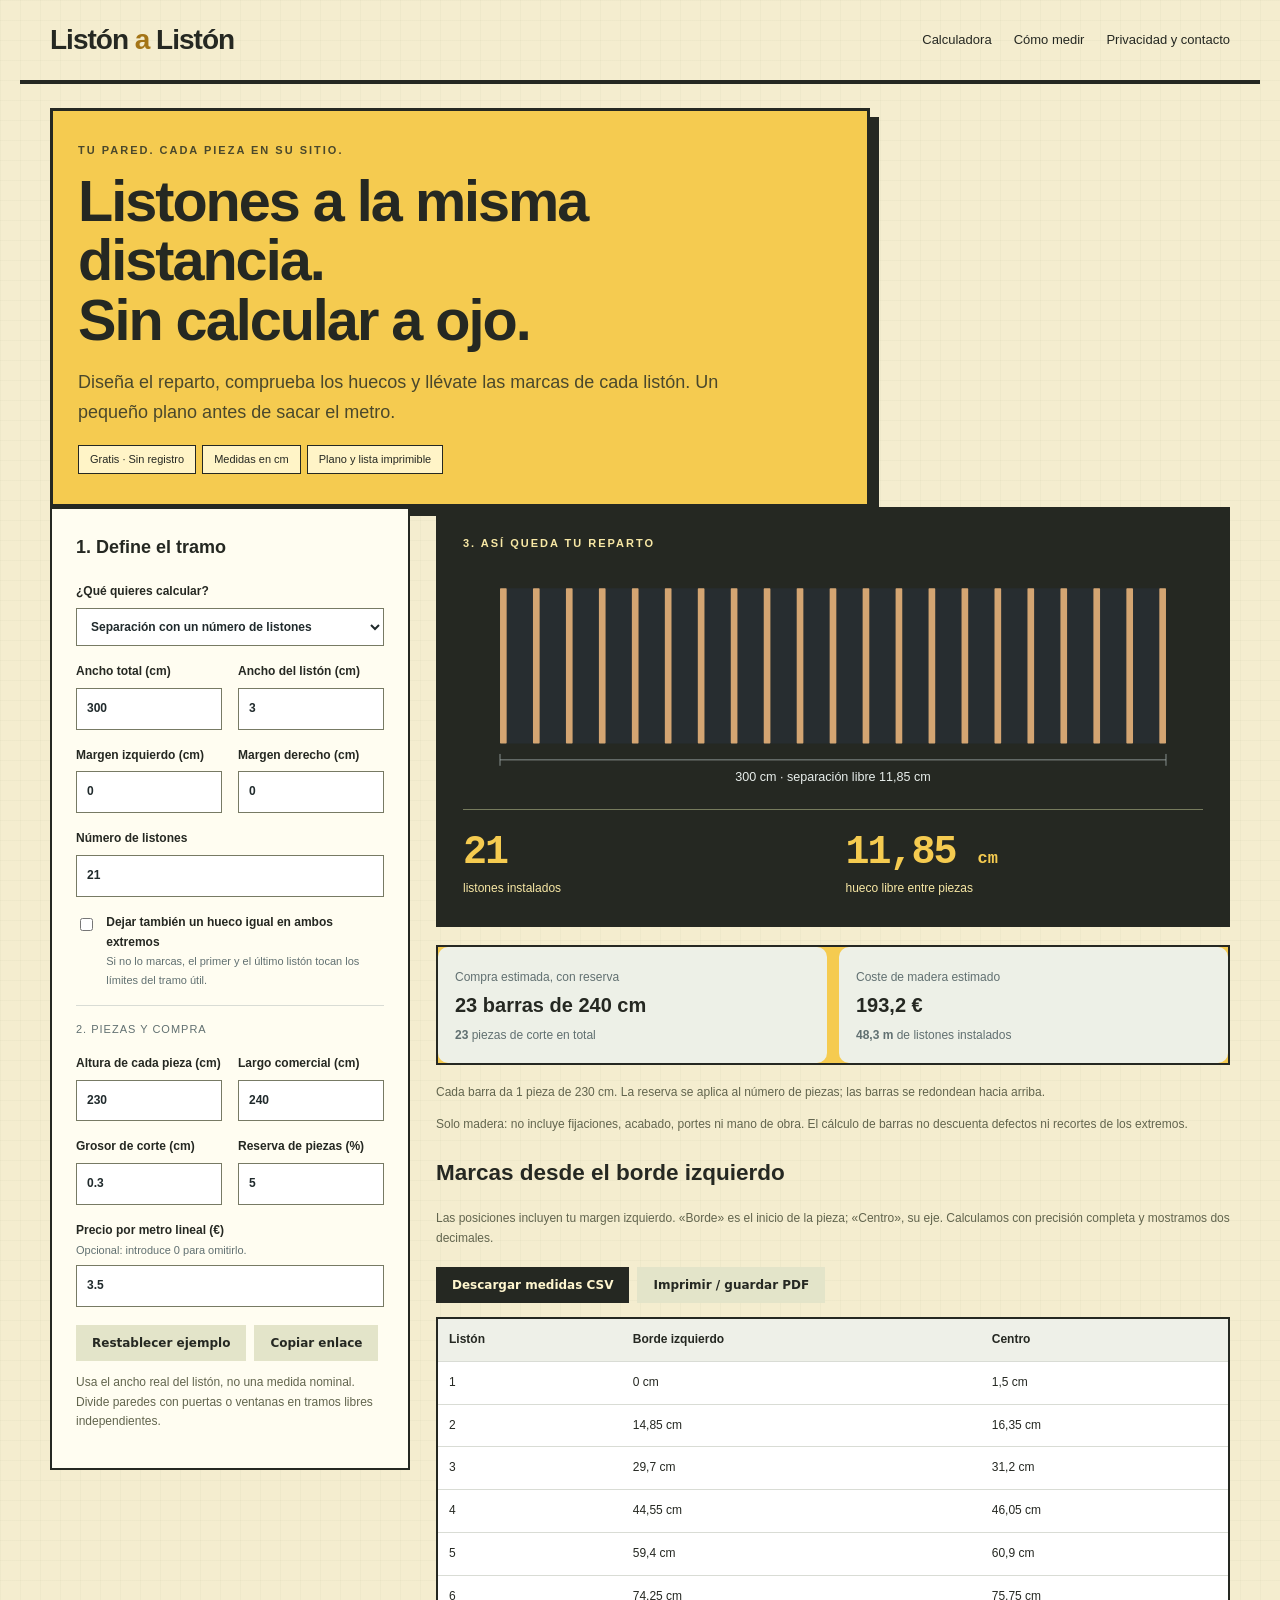
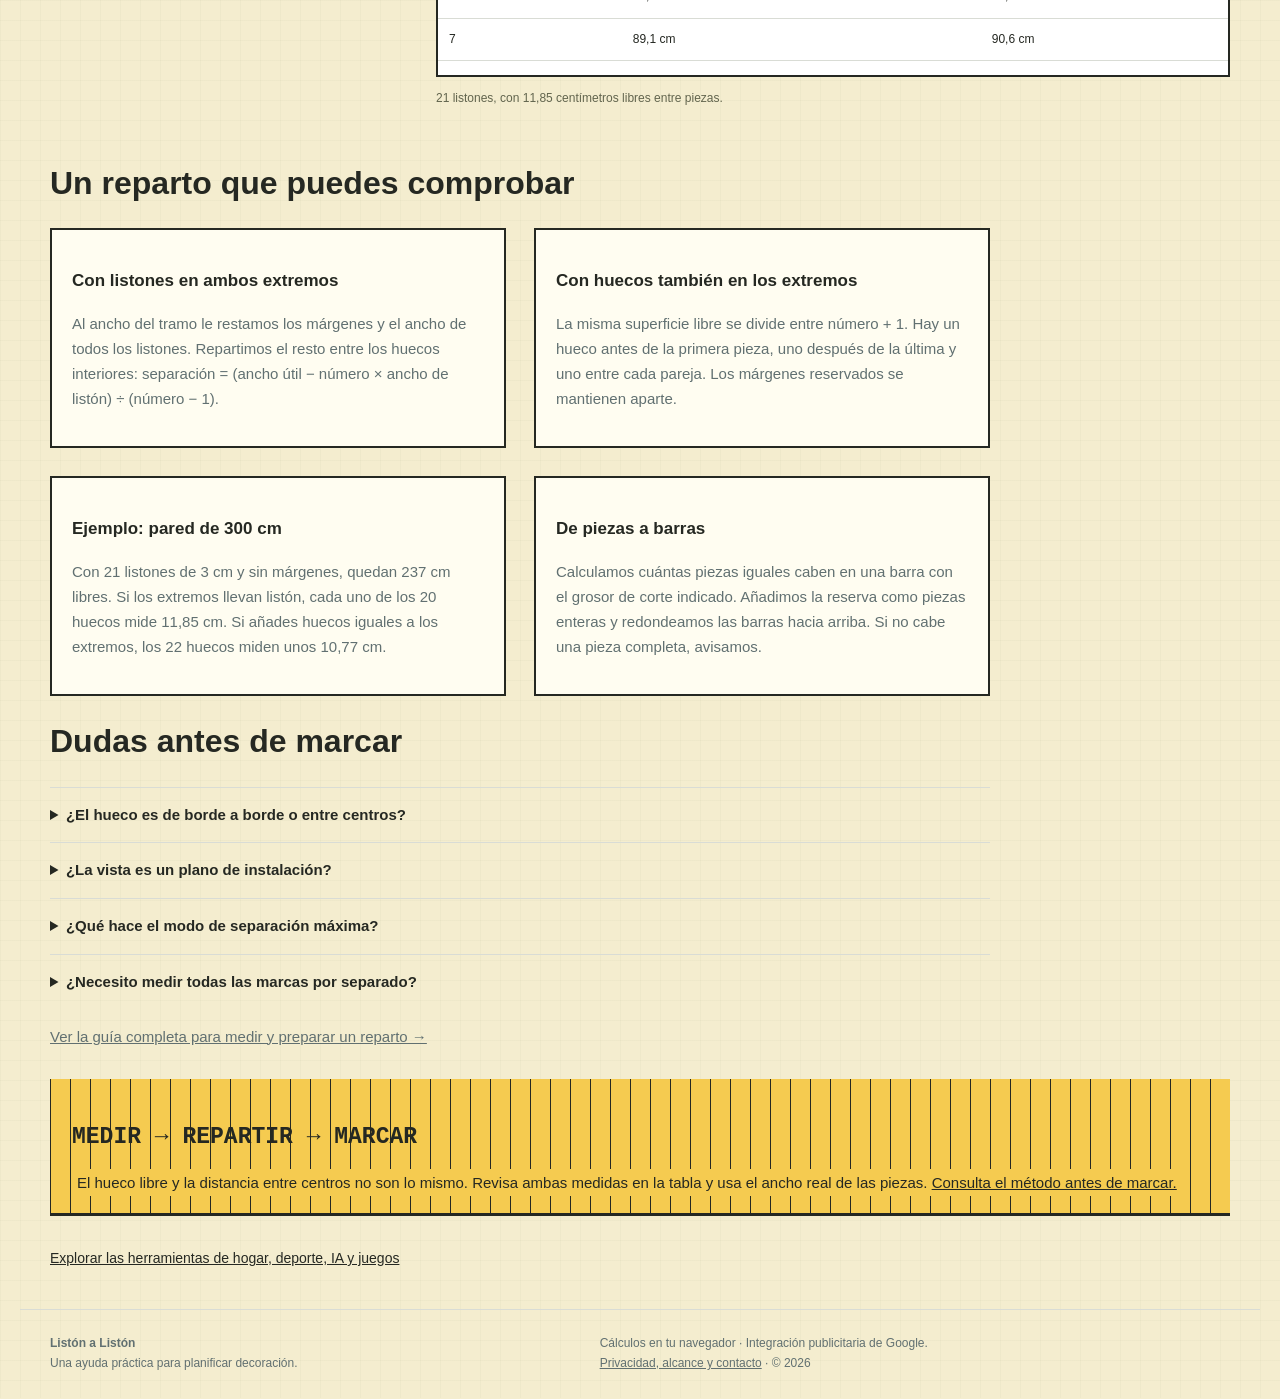
==== commit 9b6cb04b: "Identidad visual y SEO de Listón a Listón" ====
--- a/index.html
+++ b/index.html
@@ -1,6 +1,6 @@
 <!doctype html><html lang="es"><head><meta charset="utf-8"><meta name="viewport" content="width=device-width,initial-scale=1"><title>Calculadora de separación de listones de pared | Listón a Listón</title><meta name="description" content="Reparte listones decorativos a distancias iguales. Calcula separación, posiciones de marcado, piezas y barras. Plano visual y lista CSV gratis, sin registro."><link rel="canonical" href="https://ilga25.github.io/liston-a-liston/"><meta name="theme-color" content="#202a2c"><link rel="icon" href="favicon.svg" type="image/svg+xml"><link rel="stylesheet" href="style.css"><script src="calc.js" defer></script><script src="app.js" defer></script><script type="application/ld+json">{"@context":"https://schema.org","@type":"WebApplication","name":"Listón a Listón","applicationCategory":"UtilitiesApplication","operatingSystem":"Any","isAccessibleForFree":true,"inLanguage":"es","url":"https://ilga25.github.io/liston-a-liston/"}</script><!-- Google AdSense; el consentimiento se gestiona con el mensaje publicado de Google. -->
 <script async src="https://pagead2.googlesyndication.com/pagead/js/adsbygoogle.js?client=ca-pub-2632653491273997" crossorigin="anonymous"></script>
-<script src="privacy-options.js" defer></script></head><body>
+<script src="privacy-options.js" defer></script><meta property="og:url" content="https://ilga25.github.io/liston-a-liston/"><meta property="og:locale" content="es_ES"><meta name="twitter:card" content="summary"><meta property="og:title" content="Calculadora de separación de listones de pared | Listón a Listón"><meta property="og:type" content="website"><meta property="og:description" content="Reparte listones decorativos a distancias iguales. Calcula separación, posiciones de marcado, piezas y barras. Plano visual y lista CSV gratis, sin registro."></head><body>
 <header><a href="./" class="logo">Listón <b>a</b> Listón</a><nav class="nav" aria-label="Principal"><a href="#calculadora">Calculadora</a><a href="como-repartir-listones.html">Cómo medir</a><a href="privacidad.html">Privacidad y contacto</a></nav></header><main><section class="intro"><div class="kicker">Tu pared. Cada pieza en su sitio.</div><h1>Listones a la misma distancia.<br>Sin calcular a ojo.</h1><p>Diseña el reparto, comprueba los huecos y llévate las marcas de cada listón. Un pequeño plano antes de sacar el metro.</p><span class="tag">Gratis · Sin registro</span><span class="tag">Medidas en cm</span><span class="tag">Plano y lista imprimible</span></section>
 <section class="workspace" id="calculadora" aria-label="Calculadora de separación de listones"><div class="card"><h2>1. Define el tramo</h2><form><div class="fields">
 <label class="full">¿Qué quieres calcular?<select name="mode"><option value="0">Separación con un número de listones</option><option value="1">Listones para un hueco máximo</option></select></label>
@@ -18,4 +18,4 @@
 <div class="purchase"><div><span>Compra estimada, con reserva</span><strong id="bars">—</strong><span><b id="pieces">—</b> piezas de corte en total</span></div><div><span>Coste de madera estimado</span><strong id="cost">—</strong><span><b id="linear">—</b> de listones instalados</span></div></div><p class="note" id="cut-summary"></p><p class="note">Solo madera: no incluye fijaciones, acabado, portes ni mano de obra. El cálculo de barras no descuenta defectos ni recortes de los extremos.</p></div>
 <h2>Marcas desde el borde izquierdo</h2><p class="note">Las posiciones incluyen tu margen izquierdo. «Borde» es el inicio de la pieza; «Centro», su eje. Calculamos con precisión completa y mostramos dos decimales.</p><div class="actions"><button type="button" id="csv">Descargar medidas CSV</button><button type="button" id="print" class="secondary">Imprimir / guardar PDF</button></div><div class="table-wrap"><table><thead><tr><th>Listón</th><th>Borde izquierdo</th><th>Centro</th></tr></thead><tbody></tbody></table></div><p id="status" role="status" class="note"></p></div></section>
 <section class="guide"><h2>Un reparto que puedes comprobar</h2><div class="guide-grid"><article><h3>Con listones en ambos extremos</h3><p>Al ancho del tramo le restamos los márgenes y el ancho de todos los listones. Repartimos el resto entre los huecos interiores: separación = (ancho útil − número × ancho de listón) ÷ (número − 1).</p></article><article><h3>Con huecos también en los extremos</h3><p>La misma superficie libre se divide entre número + 1. Hay un hueco antes de la primera pieza, uno después de la última y uno entre cada pareja. Los márgenes reservados se mantienen aparte.</p></article><article><h3>Ejemplo: pared de 300 cm</h3><p>Con 21 listones de 3 cm y sin márgenes, quedan 237 cm libres. Si los extremos llevan listón, cada uno de los 20 huecos mide 11,85 cm. Si añades huecos iguales a los extremos, los 22 huecos miden unos 10,77 cm.</p></article><article><h3>De piezas a barras</h3><p>Calculamos cuántas piezas iguales caben en una barra con el grosor de corte indicado. Añadimos la reserva como piezas enteras y redondeamos las barras hacia arriba. Si no cabe una pieza completa, avisamos.</p></article></div>
-<h2>Dudas antes de marcar</h2><details><summary>¿El hueco es de borde a borde o entre centros?</summary><p>El resultado grande es el hueco libre entre bordes de listones. La distancia entre sus centros es ese hueco más el ancho del listón. La tabla te muestra ambas posiciones de marcado desde el origen.</p></details><details><summary>¿La vista es un plano de instalación?</summary><p>La vista representa el reparto horizontal. No comprueba fijaciones, resistencia, instalaciones ocultas ni requisitos de una barandilla. Esta herramienta está pensada para revestimientos decorativos, no para elementos de protección.</p></details><details><summary>¿Qué hace el modo de separación máxima?</summary><p>Busca el menor número de listones, entre 2 y 300, que deje huecos iguales no mayores que tu objetivo. El hueco final puede ser menor. No aplica requisitos de normativa.</p></details><details><summary>¿Necesito medir todas las marcas por separado?</summary><p>La lista ofrece marcas acumuladas desde el mismo origen para que puedas comprobarlas antes de instalar. No sumes repetidamente una separación redondeada: podrías acumular un error.</p></details><p><a href="como-repartir-listones.html">Ver la guía completa para medir y preparar un reparto →</a></p></section></main><footer><span><strong>Listón a Listón</strong><br>Una ayuda práctica para planificar decoración.</span><span>Cálculos en tu navegador · Integración publicitaria de Google.<br><a href="privacidad.html">Privacidad, alcance y contacto</a> · © 2026</span><div><button type="button" id="privacy-options" hidden style="font:inherit;color:inherit;background:transparent;border:1px solid currentColor;padding:5px 9px;border-radius:6px;cursor:pointer">Opciones de privacidad</button></div></footer></body></html>
+<h2>Dudas antes de marcar</h2><details><summary>¿El hueco es de borde a borde o entre centros?</summary><p>El resultado grande es el hueco libre entre bordes de listones. La distancia entre sus centros es ese hueco más el ancho del listón. La tabla te muestra ambas posiciones de marcado desde el origen.</p></details><details><summary>¿La vista es un plano de instalación?</summary><p>La vista representa el reparto horizontal. No comprueba fijaciones, resistencia, instalaciones ocultas ni requisitos de una barandilla. Esta herramienta está pensada para revestimientos decorativos, no para elementos de protección.</p></details><details><summary>¿Qué hace el modo de separación máxima?</summary><p>Busca el menor número de listones, entre 2 y 300, que deje huecos iguales no mayores que tu objetivo. El hueco final puede ser menor. No aplica requisitos de normativa.</p></details><details><summary>¿Necesito medir todas las marcas por separado?</summary><p>La lista ofrece marcas acumuladas desde el mismo origen para que puedas comprobarlas antes de instalar. No sumes repetidamente una separación redondeada: podrías acumular un error.</p></details><p><a href="como-repartir-listones.html">Ver la guía completa para medir y preparar un reparto →</a></p></section><!-- EXTRA IDENTIDAD --><section class="workshop-strip"><h2>MEDIR → REPARTIR → MARCAR</h2><p>El hueco libre y la distancia entre centros no son lo mismo. Revisa ambas medidas en la tabla y usa el ancho real de las piezas. <a href="como-repartir-listones.html">Consulta el método antes de marcar.</a></p></section><p class="related-tool"><a href="https://ilga25.github.io/herramientas.html">Explorar las herramientas de hogar, deporte, IA y juegos</a></p><!-- FIN EXTRA IDENTIDAD --></main><footer><span><strong>Listón a Listón</strong><br>Una ayuda práctica para planificar decoración.</span><span>Cálculos en tu navegador · Integración publicitaria de Google.<br><a href="privacidad.html">Privacidad, alcance y contacto</a> · © 2026</span><div><button type="button" id="privacy-options" hidden style="font:inherit;color:inherit;background:transparent;border:1px solid currentColor;padding:5px 9px;border-radius:6px;cursor:pointer">Opciones de privacidad</button></div></footer></body></html>
--- a/style.css
+++ b/style.css
@@ -1,2 +1,15 @@
-:root{--paper:#f4f0e9;--ink:#202a2c;--muted:#617071;--line:#d9dcd5;--orange:#e7b179}*{box-sizing:border-box}body{margin:0;background:var(--paper);color:var(--ink);font:15px/1.65 system-ui,sans-serif}a{color:inherit}header,main,footer{max-width:1240px;margin:auto;padding:24px 30px}header{display:flex;justify-content:space-between;align-items:center;border-bottom:1px solid var(--line)}.logo{font-size:23px;font-weight:800;text-decoration:none;letter-spacing:-1px}.logo b{color:#af6733}.nav{display:flex;gap:22px;font-size:13px}.nav a{text-decoration:none}.intro{padding:20px 0 30px;max-width:820px}.kicker{font-size:11px;letter-spacing:2px;text-transform:uppercase;font-weight:750;color:#9c5a2c}h1{font-family:Georgia,serif;font-size:clamp(38px,5vw,64px);font-weight:400;letter-spacing:-2px;line-height:1.12;margin:13px 0 18px}.intro p{font-size:18px;color:var(--muted);max-width:680px}.tag{display:inline-block;border:1px solid #cfd5cc;border-radius:30px;font-size:11px;padding:4px 11px;margin-right:6px}.workspace{display:grid;grid-template-columns:360px 1fr;gap:26px;align-items:start}.card{background:#fffdf9;border:1px solid var(--line);border-radius:14px;padding:24px}.card h2{font-size:18px;margin:0 0 20px}.fields{display:grid;grid-template-columns:1fr 1fr;gap:16px}.full{grid-column:1/-1}label{font-size:12px;font-weight:650;display:block}label small{font-weight:400;color:var(--muted);display:block;font-size:11px}input,select{display:block;width:100%;border:1px solid #cbd3cb;border-radius:7px;padding:10px;margin-top:6px;background:white;color:var(--ink);font:inherit;min-width:0}input:focus,select:focus{outline:2px solid #aa703e;outline-offset:1px}.check{display:flex;align-items:flex-start;gap:10px}.check input{width:17px;height:17px;margin-top:3px}.divider{grid-column:1/-1;border-top:1px solid var(--line);padding-top:14px;font-size:11px;text-transform:uppercase;letter-spacing:1px;color:var(--muted)}button{border:0;background:var(--ink);color:white;padding:11px 16px;border-radius:7px;cursor:pointer;font:600 12px system-ui}button.secondary{background:#e9ece4;color:var(--ink)}button:disabled{opacity:.4;cursor:default}.actions{display:flex;flex-wrap:wrap;gap:8px;margin-top:18px}.visual{background:var(--ink);border-radius:15px;padding:25px;color:#f9f6ee}.visual .kicker{color:var(--orange)}svg#plan{width:100%;height:auto;display:block;margin:14px 0}.metrics{display:grid;grid-template-columns:1fr 1fr;border-top:1px solid #566262;padding-top:20px;gap:25px}.metric strong{display:block;font-size:46px;line-height:1.2;font-weight:500;letter-spacing:-2px}.metric span{font-size:12px;color:#c6d2cc}.metric small{font-size:17px;letter-spacing:0}.purchase{display:grid;grid-template-columns:1fr 1fr;gap:12px;margin:18px 0}.purchase div{background:#edf0e7;padding:17px;border-radius:10px}.purchase strong{display:block;font-size:20px}.purchase span{font-size:12px;color:var(--muted)}.note{font-size:12px;color:var(--muted)}.error{background:#ffe8db;color:#763c23;padding:18px;border-radius:8px}.table-wrap{max-height:360px;overflow:auto;border:1px solid var(--line);border-radius:10px;margin-top:14px;background:white}table{border-collapse:collapse;width:100%;font-size:12px}th,td{text-align:left;padding:11px;border-bottom:1px solid var(--line)}th{position:sticky;top:0;background:#eef0e8;font-weight:650}.guide{margin-top:44px;max-width:940px}.guide h2{font:32px Georgia,serif}.guide h3{font-size:17px}.guide p{color:var(--muted)}.guide-grid{display:grid;grid-template-columns:1fr 1fr;gap:28px}.guide-grid article{border-top:1px solid #ccd3c8}details{border-top:1px solid var(--line);padding:15px 0}summary{cursor:pointer;font-weight:650}footer{border-top:1px solid var(--line);font-size:12px;color:var(--muted);display:flex;justify-content:space-between;gap:30px}.text-page{max-width:850px}.text-page h1{font-size:44px}@media(max-width:800px){header{flex-direction:column;align-items:start;gap:15px}header,main,footer{padding:22px 18px}.workspace{grid-template-columns:1fr}.fields{grid-template-columns:1fr 1fr}.guide-grid{grid-template-columns:1fr;gap:12px}.purchase{grid-template-columns:1fr}.visual{padding:20px}.metric strong{font-size:37px}footer{flex-direction:column}.nav{gap:17px}}@media print{header,.actions,footer,.guide,.intro .tag{display:none}body{background:white}.workspace{display:block}.fields{grid-template-columns:repeat(4,1fr);gap:6px}.card{padding:10px}.visual{background:#eee;color:black;break-inside:avoid}.visual text{fill:black}.visual .kicker,.metric span{color:black}.table-wrap{overflow:visible;max-height:none}h1{font-size:28px}.purchase div{background:white}.metric strong{font-size:30px}}
+:root{--paper:#f4f0e9;--ink:#202a2c;--muted:#617071;--line:#d9dcd5;--orange:#e7b179}*{box-sizing:border-box}body{margin:0;background:var(--paper);color:var(--ink);font:15px/1.65 system-ui,sans-serif}a{color:inherit}header,main,footer{max-width:1240px;margin:auto;padding:24px 30px}header{display:flex;justify-content:space-between;align-items:center;border-bottom:1px solid var(--line)}.logo{font-size:23px;font-weight:800;text-decoration:none;letter-spacing:-1px}.logo b{color:#af6733}.nav{display:flex;gap:22px;font-size:13px}.nav a{text-decoration:none}.intro{padding:20px 0 30px;max-width:820px}.kicker{font-size:11px;letter-spacing:2px;text-transform:uppercase;font-weight:750;color:#9c5a2c}h1{font-family:Georgia,serif;font-size:clamp(38px,5vw,64px);font-weight:400;letter-spacing:-2px;line-height:1.12;margin:13px 0 18px}.intro p{font-size:18px;color:var(--muted);max-width:680px}.tag{display:inline-block;border:1px solid #cfd5cc;border-radius:30px;font-size:11px;padding:4px 11px;margin-right:6px}.workspace{display:grid;grid-template-columns:360px 1fr;gap:26px;align-items:start}.card{background:#fffdf9;border:1px solid var(--line);border-radius:14px;padding:24px}.card h2{font-size:18px;margin:0 0 20px}.fields{display:grid;grid-template-columns:1fr 1fr;gap:16px}.full{grid-column:1/-1}label{font-size:12px;font-weight:650;display:block}label small{font-weight:400;color:var(--muted);display:block;font-size:11px}input,select{display:block;width:100%;border:1px solid #cbd3cb;border-radius:7px;padding:10px;margin-top:6px;background:white;color:var(--ink);font:inherit;min-width:0}input:focus,select:focus{outline:2px solid #aa703e;outline-offset:1px}.check{display:flex;align-items:flex-start;gap:10px}.check input{width:17px;height:17px;margin-top:3px}.divider{grid-column:1/-1;border-top:1px solid var(--line);padding-top:14px;font-size:11px;text-transform:uppercase;letter-spacing:1px;color:var(--muted)}button{border:0;background:var(--ink);color:white;padding:11px 16px;border-radius:7px;cursor:pointer;font:600 12px system-ui}button.secondary{background:#e9ece4;color:var(--ink)}button:disabled{opacity:.4;cursor:default}.actions{display:flex;flex-wrap:wrap;gap:8px;margin-top:18px}.visual{background:var(--ink);border-radius:15px;padding:25px;color:#f9f6ee}.visual .kicker{color:var(--orange)}svg#plan{width:100%;height:auto;display:block;margin:14px 0}.metrics{display:grid;grid-template-columns:1fr 1fr;border-top:1px solid #566262;padding-top:20px;gap:25px}.metric strong{display:block;font-size:46px;line-height:1.2;font-weight:500;letter-spacing:-2px}.metric span{font-size:12px;color:#c6d2cc}.metric small{font-size:17px;letter-spacing:0}.purchase{display:grid;grid-template-columns:1fr 1fr;gap:12px;margin:18px 0}.purchase div{background:#edf0e7;padding:17px;border-radius:10px}.purchase strong{display:block;font-size:20px}.purchase span{font-size:12px;color:var(--muted)}.note{font-size:12px;color:var(--muted)}.error{background:#ffe8db;color:#763c23;padding:18px;border-radius:8px}.table-wrap{max-height:360px;overflow:auto;border:1px solid var(--line);border-radius:10px;margin-top:14px;background:white}table{border-collapse:collapse;width:100%;font-size:12px}th,td{text-align:left;padding:11px;border-bottom:1px solid var(--line)}th{position:sticky;top:0;background:#eef0e8;font-weight:650}.guide{margin-top:44px;max-width:940px}.guide h2{font:32px Georgia,serif}.guide h3{font-size:17px}.guide p{color:var(--muted)}.guide-grid{display:grid;grid-template-columns:1fr 1fr;gap:28px}.guide-grid article{border-top:1px solid #ccd3c8}details{border-top:1px solid var(--line);padding:15px 0}summary{cursor:pointer;font-weight:650}footer{border-top:1px solid var(--line);font-size:12px;color:var(--muted);display:flex;justify-content:space-between;gap:30px}.text-page{max-width:850px}.text-page h1{font-size:44px}@media(max-width:800px){header{flex-direction:column;align-items:start;gap:15px}header,main,footer{padding:22px 18px}.workspace{grid-template-columns:1fr}.fields{grid-template-columns:1fr 1fr}.guide-grid{grid-template-columns:1fr;gap:12px}.purchase{grid-template-columns:1fr}.visual{padding:20px}.metric strong{font-size:37px}footer{flex-direction:column}.nav{gap:17px}}@media print{header,.actions,footer,.guide,.intro .tag{display:none}body{background:white}.workspace{display:block}.fields{grid-template-columns:repeat(4,1fr);gap:6px}.card{padding:10px}.visual{background:#eee;color:black;break-inside:avoid}.visual text{fill:black}.visual .kicker,.metric span{color:black}.table-wrap{overflow:visible;max-height:none}h1{font-size:28px}.purchase div{background:white}.metric strong{font-size:30px}}
 [hidden]{display:none!important}
+
+
+
+/* IDENTIDAD PROPIA 2026-10-21 */
+
+.hero-copy{min-width:0}.brand-art{min-width:0;align-self:center}.brand-art svg{display:block;width:100%;height:220px}.feature-strip{display:flex;flex-wrap:wrap;gap:12px;padding:20px 0;margin:16px 0 26px;border-block:1px solid currentColor}.feature-strip span{font-size:12px;font-weight:700;letter-spacing:.8px}.feature-strip a{color:inherit}#feature-viz{margin:0 0 24px;padding:22px;background:color-mix(in srgb,var(--accent) 7%,transparent);border-radius:12px}.viz-title{font-size:11px;font-weight:800;letter-spacing:1.5px;margin:0 0 16px}.viz-caption{font-size:12px;line-height:1.7}.stack{display:flex;height:35px;overflow:hidden;border:1px solid currentColor;border-radius:6px}.stack i{display:block;min-width:0}.viz-key{display:flex;gap:15px;flex-wrap:wrap;margin-top:15px;font-size:12px}.viz-key span{display:flex;align-items:center;gap:6px}.viz-key i{width:10px;height:10px;border-radius:50%}.round-path{display:flex;flex-wrap:wrap;gap:10px}.round-path span{display:flex;flex-direction:column;padding:14px;border:1px solid currentColor;font-size:12px}.round-path b{font-size:23px}.pool-lanes{display:grid;grid-template-columns:repeat(4,1fr);gap:5px;background:#1f9fb3;padding:12px;border:4px solid #91dce4}.pool-lanes span{display:flex;justify-content:space-between;padding:9px 5px;border-bottom:2px dashed #d8f4f1;font-size:12px;color:white;gap:6px}.pool-lanes em{font-style:normal}.minute-bars{display:grid;gap:8px}.minute-bars>div,.chance-bars>div{display:grid;grid-template-columns:35px 1fr 55px;align-items:center;gap:9px;font-size:12px}.minute-bars i,.chance-bars i{height:15px;background:linear-gradient(to right,var(--accent) var(--fill),#8a9a9c20 var(--fill));border-radius:3px}.chance-bars{display:grid;gap:12px}.chance-bars>div{grid-template-columns:28px 1fr 75px}.editor-legend{display:flex;gap:18px;font:12px ui-monospace,monospace;flex-wrap:wrap}.faq-custom{margin:45px 0;max-width:850px}.faq-custom details{padding:17px 0;border-top:1px solid currentColor}.faq-custom summary{font-weight:700;cursor:pointer}.faq-custom p{font-size:14px;line-height:1.8}.related-tool{font-size:14px;line-height:1.8;margin-top:25px}#feature-viz svg{width:100%;max-height:340px;display:block}header a,button{transition:transform .16s ease,background .16s ease}button:hover{transform:translateY(-1px)}@media(prefers-reduced-motion:reduce){*{transition:none!important;scroll-behavior:auto!important}}@media(max-width:800px){.hero{grid-template-columns:1fr!important;padding:24px!important}.brand-art svg{height:150px}.fields{grid-template-columns:1fr 1fr!important}.workspace{grid-template-columns:1fr!important}.inputs,.output{order:initial!important}.metrics{gap:18px}.hero h1{font-size:40px!important;letter-spacing:-1px!important}.pool-lanes{grid-template-columns:repeat(2,1fr)}.feature-strip{gap:10px}header{position:static!important}}@media(max-width:430px){.fields{grid-template-columns:1fr!important}.hero h1{font-size:35px!important}.hero{padding:20px!important}.panel{padding:18px!important}nav{gap:12px!important}}@media print{.brand-art,.feature-strip,.faq-custom,.related-tool{display:none!important}#feature-viz{break-inside:avoid;color:black!important;background:white!important}.stack{height:18px}body,.panel,.output,.inputs{background:white!important;color:black!important}.small,.viz-caption,.viz-title{color:black!important}}
+
+@media(max-width:800px){.cards{grid-template-columns:1fr!important}.cards article{min-width:0;overflow-wrap:anywhere}.reading{max-width:100%}nav{flex-wrap:wrap!important}}
+
+
+body{background:#f4edcf;color:#252822;font-family:Arial,sans-serif;background-image:linear-gradient(#6e76500a 1px,transparent 1px),linear-gradient(90deg,#6e76500a 1px,transparent 1px);background-size:20px 20px}header{border-bottom:4px solid #252822}.logo{font:900 28px Arial,sans-serif}.logo b{color:#a47517}.intro{padding:30px 25px;background:#f5cb50;border:3px solid #252822;box-shadow:9px 9px 0 #252822}.intro h1{font:900 clamp(38px,4.5vw,64px)/1.03 Arial,sans-serif;letter-spacing:-2px;color:#252822}.intro p,.kicker{color:#4a482c}.tag{border:1px solid #252822!important;background:#fff4c7!important;border-radius:0!important}.card{border:2px solid #252822!important;border-radius:0!important;background:#fffdf1!important}.visual{background:#252822!important;color:#f8e8a5!important;border:2px solid #252822;border-radius:0!important}.visual .kicker,.visual .metric span{color:#f8e8a5}.metrics{border-color:#767b5d}.metric strong{font:800 40px ui-monospace,monospace;color:#f5cb50}.purchase{background:#f5cb50!important;border-radius:0!important;color:#252822!important;border:2px solid #252822}.purchase strong{color:#252822!important}.table-wrap{border:2px solid #252822;border-radius:0!important}thead{background:#f5cb50!important}.guide-grid article{border:2px solid #252822!important;padding:20px;background:#fffdf1}.guide h2,h2{font-family:Arial,sans-serif;font-weight:800}.fields input,.fields select{border-radius:0!important;border-color:#777a64!important}button{background:#252822!important;color:#fff6ce!important;border-radius:0!important}.secondary{background:#e3e4c9!important;color:#252822!important}.workshop-strip{background:repeating-linear-gradient(90deg,#252822 0 1px,transparent 1px 20px),#f5cb50;padding:26px 22px 15px;border-bottom:3px solid #252822;margin:30px 0}.workshop-strip h2{font:800 23px ui-monospace,monospace}.workshop-strip p{background:#f5cb50;display:inline;padding:5px;line-height:1.9}.note{color:#62654e}@media(max-width:760px){.intro{padding:22px}.intro h1{font-size:39px}}
+
+@media print{thead,tbody tr:nth-child(even),th,td{background:white!important;color:black!important}.atelier-note,.workshop-strip,.gallery-note,.blueprint-note,#feature-viz{display:none!important}}
